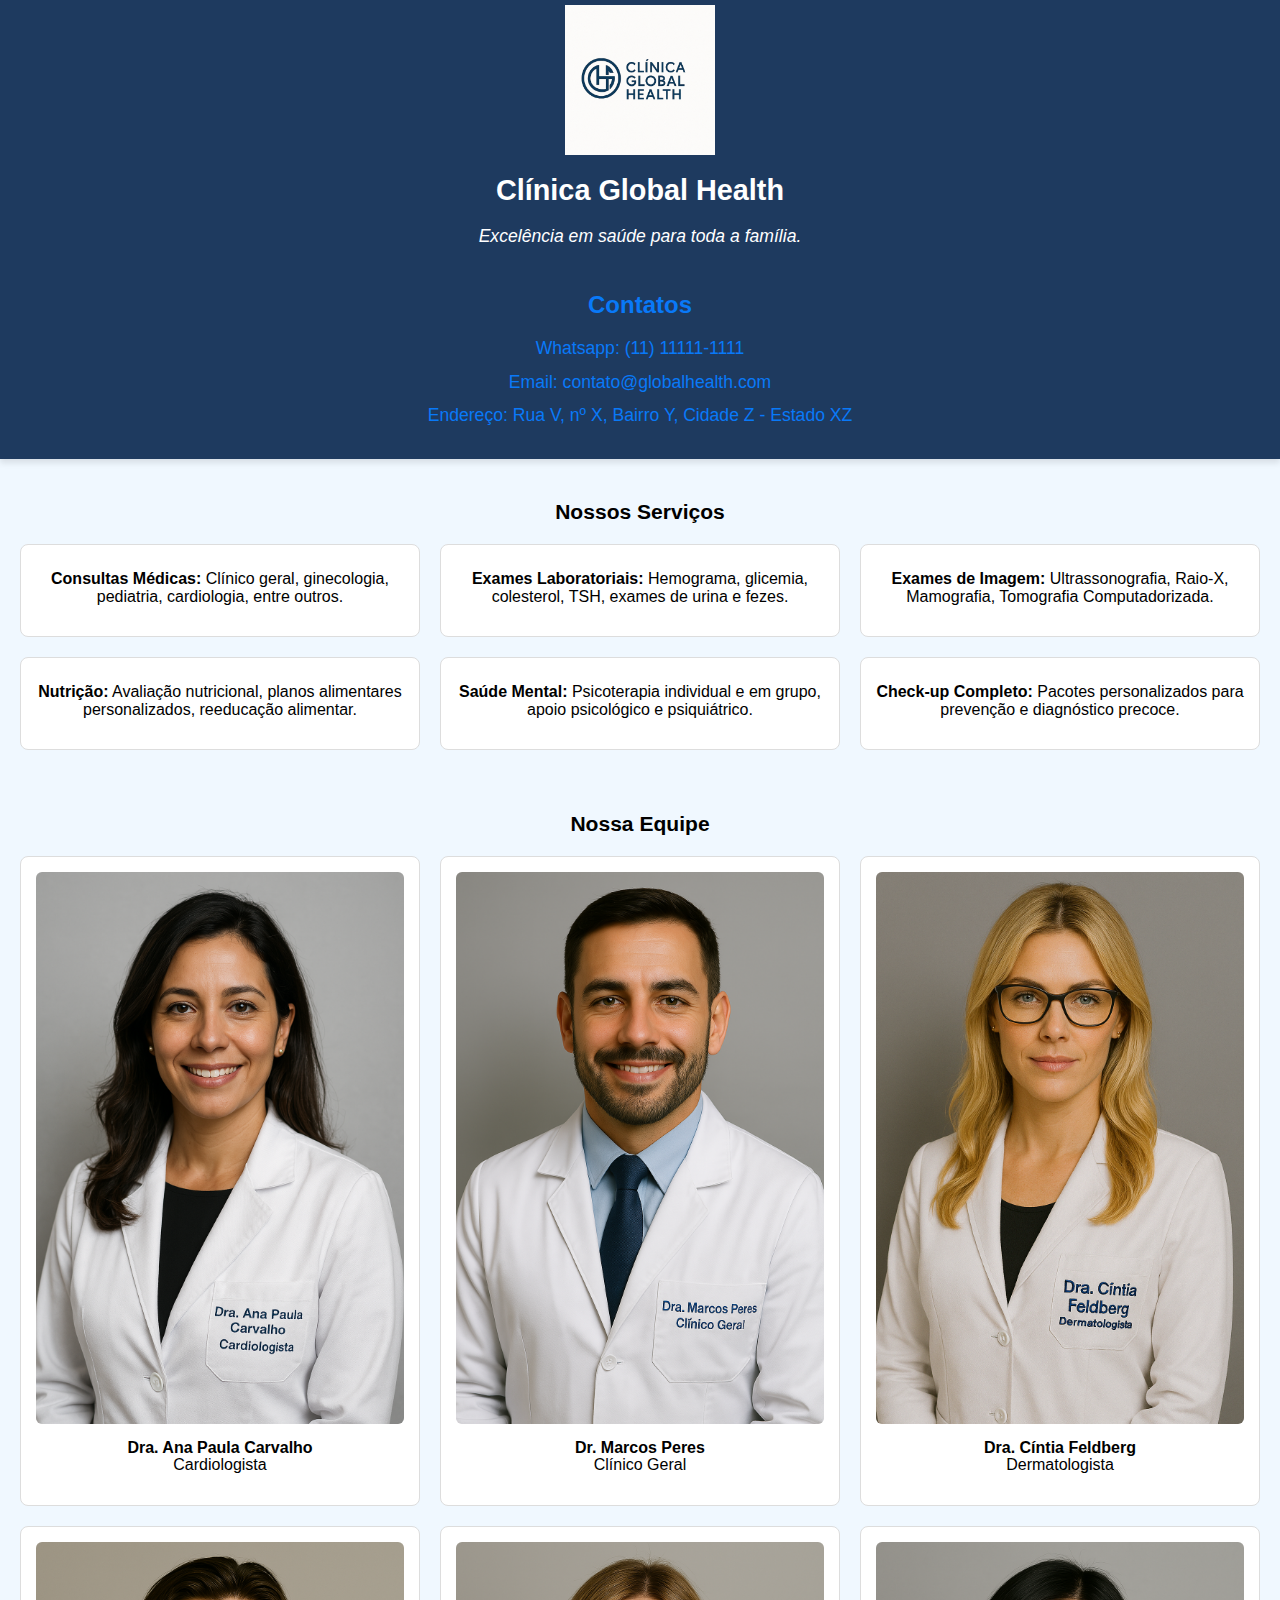
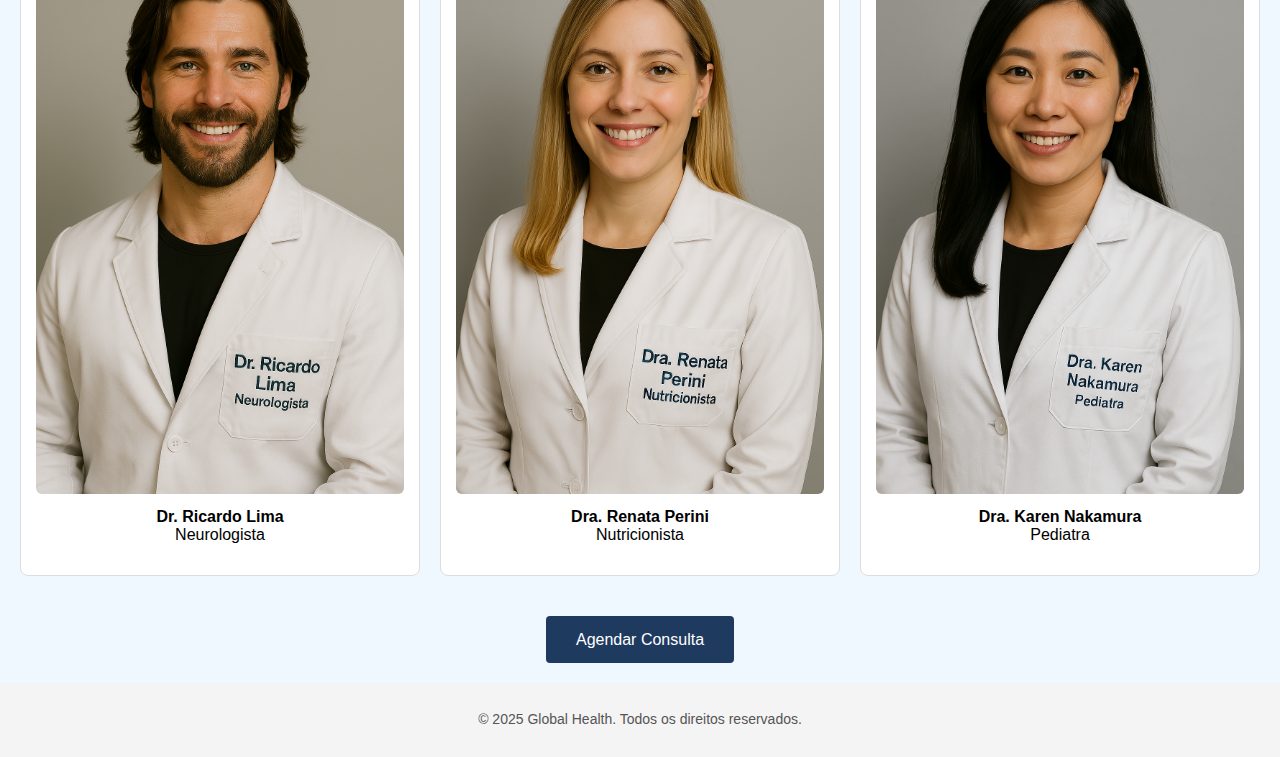
==== index.html @ fa8cc32d "Trabalho de PDW - Clínica Global Health" ====
<!DOCTYPE html>
<html lang="pt-BR">
  <head>
    <meta charset="UTF-8" />
    <meta name="viewport" content="width=device-width, initial-scale=1.0"/>
    <title>Global Health</title>
    <link rel="icon" type="image/png" href="Assets/Icon Global Health.png">
    <link rel="stylesheet" href="styles.css" />
  </head>
<body>

  <header>
    <div id="logo-container">
      <img id="logo" src="Assets/Logo Global Health.png" alt="Logo">
    </div>
    <h1>Clínica Global Health</h1>
    <p id="slogan">Excelência em saúde para toda a família.</p>
    <!-- Seção de Contatos com ID específico -->
    <div id="contato">
      <h1>Contatos</h1>
      <p>Whatsapp: (11) 11111-1111</p>
      <p>Email: contato@globalhealth.com</p>
      <p>Endereço: Rua V, nº X, Bairro Y, Cidade Z - Estado XZ </p>
    </div>
  </header>
  

  <section>
    <h3>Nossos Serviços</h3>
    <div class="servicos">
      <div>
        <p><strong>Consultas Médicas:</strong> Clínico geral, ginecologia, pediatria, cardiologia, entre outros.</p>
      </div>
      <div>
        <p><strong>Exames Laboratoriais:</strong> Hemograma, glicemia, colesterol, TSH, exames de urina e fezes.</p>
      </div>
      <div>
        <p><strong>Exames de Imagem:</strong> Ultrassonografia, Raio-X, Mamografia, Tomografia Computadorizada.</p>
      </div>
      <div>
        <p><strong>Nutrição:</strong> Avaliação nutricional, planos alimentares personalizados, reeducação alimentar.</p>
      </div>
      <div>
        <p><strong>Saúde Mental:</strong> Psicoterapia individual e em grupo, apoio psicológico e psiquiátrico.</p>
      </div>
      <div>
        <p><strong>Check-up Completo:</strong> Pacotes personalizados para prevenção e diagnóstico precoce.</p>
      </div>
    </div>
  </section>

  <section>
    <h3>Nossa Equipe</h3>
    <div class="equipe">
      <div>
        <img src="Assets/Dra. Ana Paula.png" alt="Dra. Ana Paula Carvalho">
        <p><strong>Dra. Ana Paula Carvalho</strong><br>Cardiologista</p>
      </div>
      <div>
        <img src="Assets/Dr. Marcos Peres.png" alt="Dr. Marcos Peres">
        <p><strong>Dr. Marcos Peres</strong><br>Clínico Geral</p>
      </div>
      <div>
        <img src="Assets/Dra. Cíntia Feldberg.png" alt="Dra. Cíntia Feldberg">
        <p><strong>Dra. Cíntia Feldberg</strong><br>Dermatologista</p>
      </div>
      <div>
        <img src="Assets/Dr. Ricardo Lima.png" alt="Dr. Ricardo Lima">
        <p><strong>Dr. Ricardo Lima</strong><br>Neurologista</p>
      </div>
      <div>
        <img src="Assets/Dra. Renata Perini.png" alt="Dra. Renata Perini">
        <p><strong>Dra. Renata Perini</strong><br>Nutricionista</p>
      </div>
      <div>
        <img src="Assets/Dra. Karen Nakamura.png" alt="Dra. Karen Nakamura">
        <p><strong>Dra. Karen Nakamura</strong><br>Pediatra</p>
      </div>
    </div>
  </section>

  <div style="text-align: center;">
    <a href="cadastro.html" class="btn-cadastro">Agendar Consulta</a>
  </div>

  <footer>
    <p>&copy; 2025 Global Health. Todos os direitos reservados.</p>
  </footer>

</body>
</html>
---- styles.css ----
/* Estilos gerais para o corpo */
body {
  font-family: Arial, sans-serif;
  margin: 0;
  padding: 0;
  background-color: #f0f8ff;
  font-size: 18px;
  line-height: 1.1;
  display: flex;
  flex-direction: column;
  min-height: 100vh;
}

/* Cabeçalho */
header {
  background-color: #1e3a5f;
  color: white;
  padding: 5px 0;
  text-align: center;
  box-shadow: 0 4px 6px rgba(0, 0, 0, 0.1);
}

#logo-container {
  margin-bottom: 5px;
}

#logo {
  max-width: 150px;
  height: auto;
  display: block;
  margin: 0 auto;
}

h1 {
  font-size: 1.8rem;
  margin: 20px 0;
  font-weight: 600;
  color: white;
}

#slogan {
  font-size: 1.1rem;
  margin: 10px 0 5px 0;
  font-style: italic;
  color: white;
}

#contato {
  font-size: 18px;
  color: #444;
  text-align: center;
  margin: 10px 0 10px;
  padding: 10px;
  line-height: 1.6;
}

#contato h1 {
  font-size: 24px;
  color: #0979f8;
  margin-bottom: 10px;
}

#contato p {
  margin: 5px 0;
  font-size: 1.1rem;
  color: #0979f8;
  font-weight: 200;
}

#header-info p {
  font-size: 0.9rem;
  margin: 3px 0;
  font-weight: 300;
  opacity: 0.8;
  color: white;
}

/* Seções */
section {
  padding: 20px;
  text-align: center;
}

h2 {
  color: #333;
  font-size: 24px;
  margin-top: 50px;
  margin-bottom: 10px;
}

/* Serviços e Equipe */
.servicos, .equipe {
  display: flex;
  flex-wrap: wrap;
  gap: 20px;
  justify-content: center;
}

.servicos div, .equipe div {
  flex: 1 1 300px;
  border: 1px solid #ddd;
  border-radius: 8px;
  padding: 15px;
  background-color: #fff;
  text-align: center;
}

.servicos img, .equipe img {
  max-width: 100%;
  height: auto;
  border-radius: 6px;
}

.servicos p, .equipe p {
  font-size: 1rem;
  margin-top: 10px;
}

/* Botão de cadastro */
.btn-cadastro {
  display: inline-block;
  padding: 15px 30px;
  background-color: #1e3a5f;
  color: white;
  border: none;
  border-radius: 4px;
  cursor: pointer;
  font-size: 16px;
  text-decoration: none;
  margin: 20px 0;
}

.btn-cadastro:hover {
  background-color: #184d74;
}

/* Formulário */
form {
  max-width: 600px;
  margin: 0 auto;
  padding: 20px;
  background-color: #fff;
  border-radius: 8px;
  box-shadow: 0 4px 8px rgba(0, 0, 0, 0.1);
}

label {
  display: block;
  font-size: 20px;
  margin-bottom: 10px;
  color: #333;
}

/* Campos de entrada */
input[type="text"],
input[type="email"],
input[type="tel"],
input[type="date"],
input[type="datetime-local"],
select {
  width: 100%;
  padding: 12px;
  margin: 4px 0 12px 0;
  border: 2px solid #1e3a5f;
  border-radius: 8px;
  font-size: 18px;
  box-sizing: border-box;
  transition: border-color 0.3s ease-in-out;
}

#especialidade {
  width: 100%;
}

/* Botões */
button {
  background-color: #1e3a5f;
  color: white;
  padding: 15px 25px;
  font-size: 18px;
  border: none;
  border-radius: 8px;
  cursor: pointer;
  margin-top: 20px;
  transition: background-color 0.3s ease-in-out;
}

button:hover {
  background-color: #184d74;
}

/* Rodapé */
footer {
  background-color: #f4f4f4;
  text-align: center;
  padding: 15px;
  font-size: 14px;
  color: #555;
  margin-top: auto;
}

/* Responsividade */
@media (max-width: 600px) {
  body {
    font-size: 16px;
  }

  header h1 {
    font-size: 1.5rem;
  }

  form {
    width: 90%;
    padding: 15px;
  }

  button {
    width: 100%;
  }

  .servicos div, .equipe div {
    flex: 1 1 100%;
    margin-bottom: 20px;
  }
}

/* Placeholder */
input::placeholder,
select::placeholder {
  color: #999;
  font-style: italic;
}

/* Validação */
input:invalid,
select:invalid {
  border-color: #333;
}

/* Data e hora lado a lado */
#dataHoraContainer {
  display: flex;
  justify-content: space-between;
  gap: 10px;
  margin-bottom: 20px;
}

#dataHoraContainer label {
  margin-right: 5px;
}

/* Flatpickr */
.flatpickr-input {
  width: 100%;
  padding: 12px;
  margin: 8px 0;
  border: 2px solid #1e3a5f;
  border-radius: 8px;
  font-size: 18px;
}

.flatpickr-calendar {
  font-size: 16px;
}

#dataConsulta,
#horaConsulta {
  padding: 12px;
  font-size: 18px;
  width: 100%;
  border-radius: 8px;
  border: 2px solid #333;
  background-color: white;
  margin-top: 10px;
}
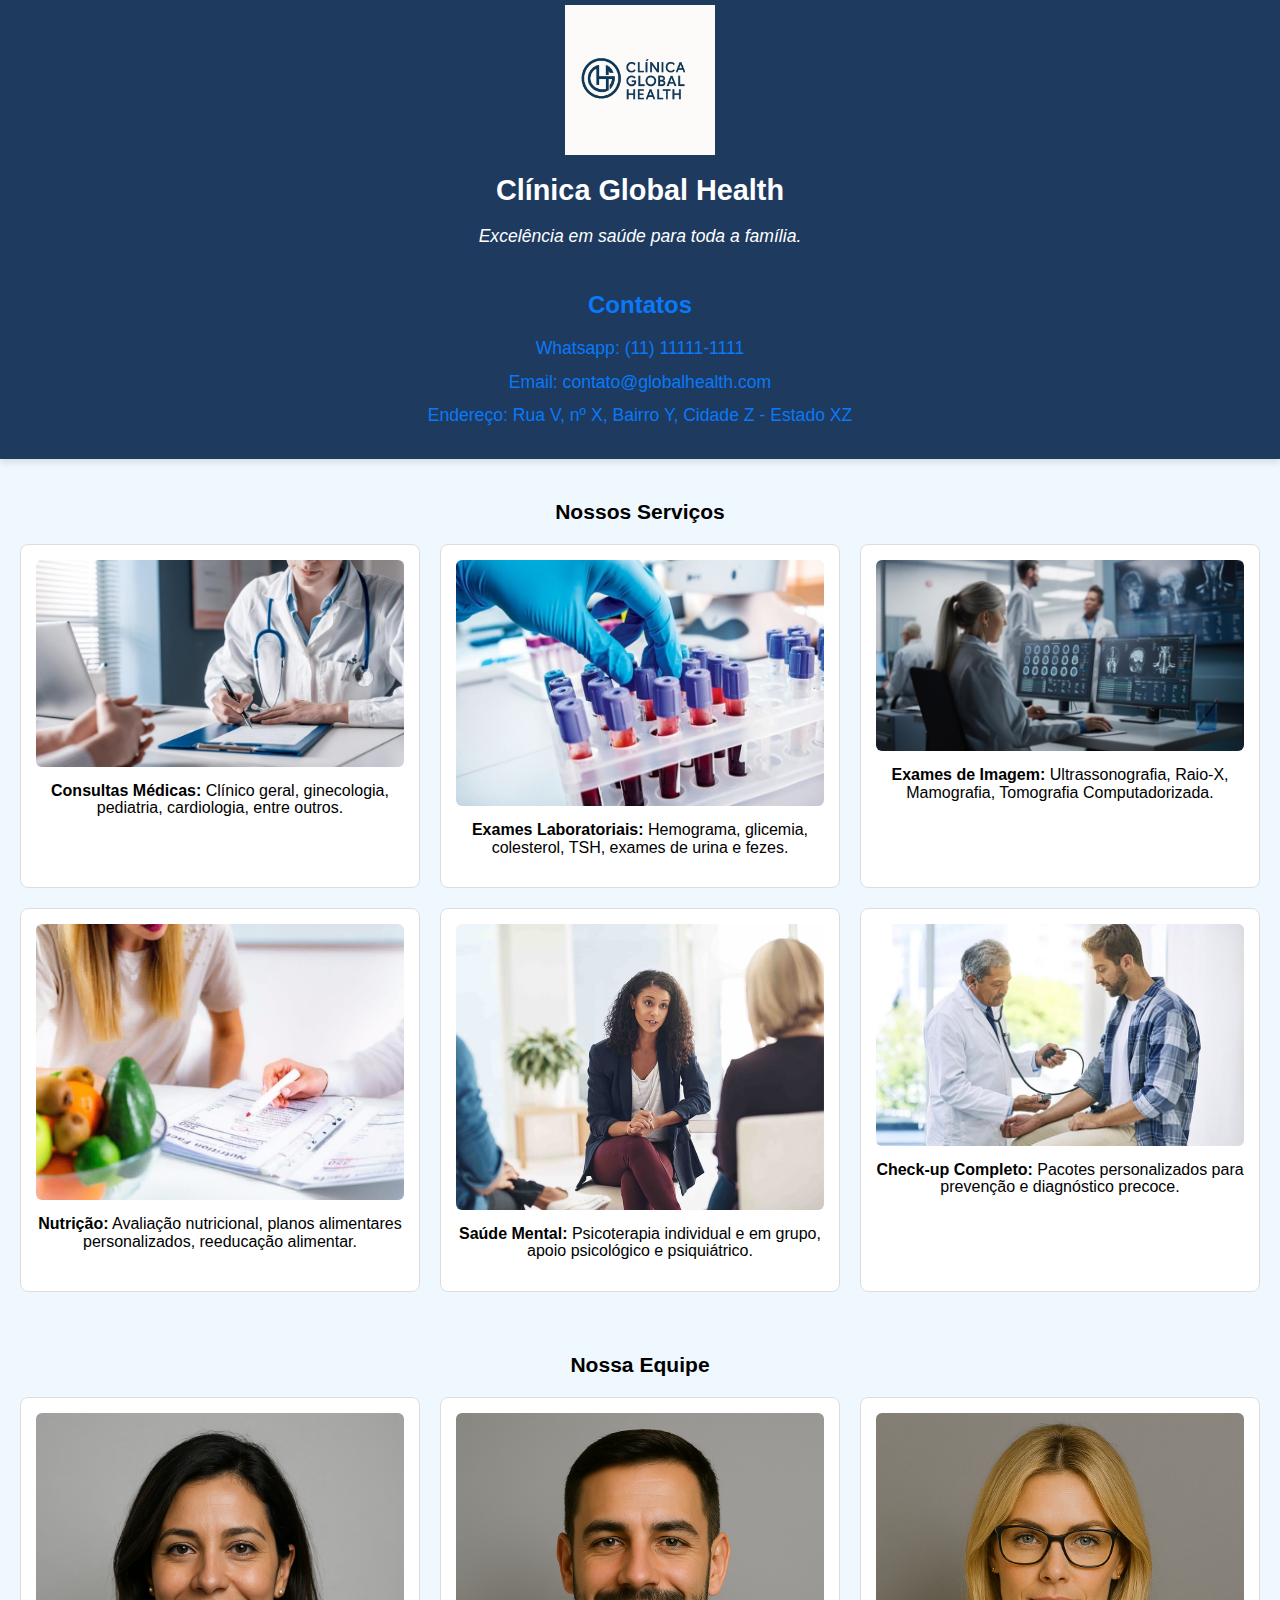
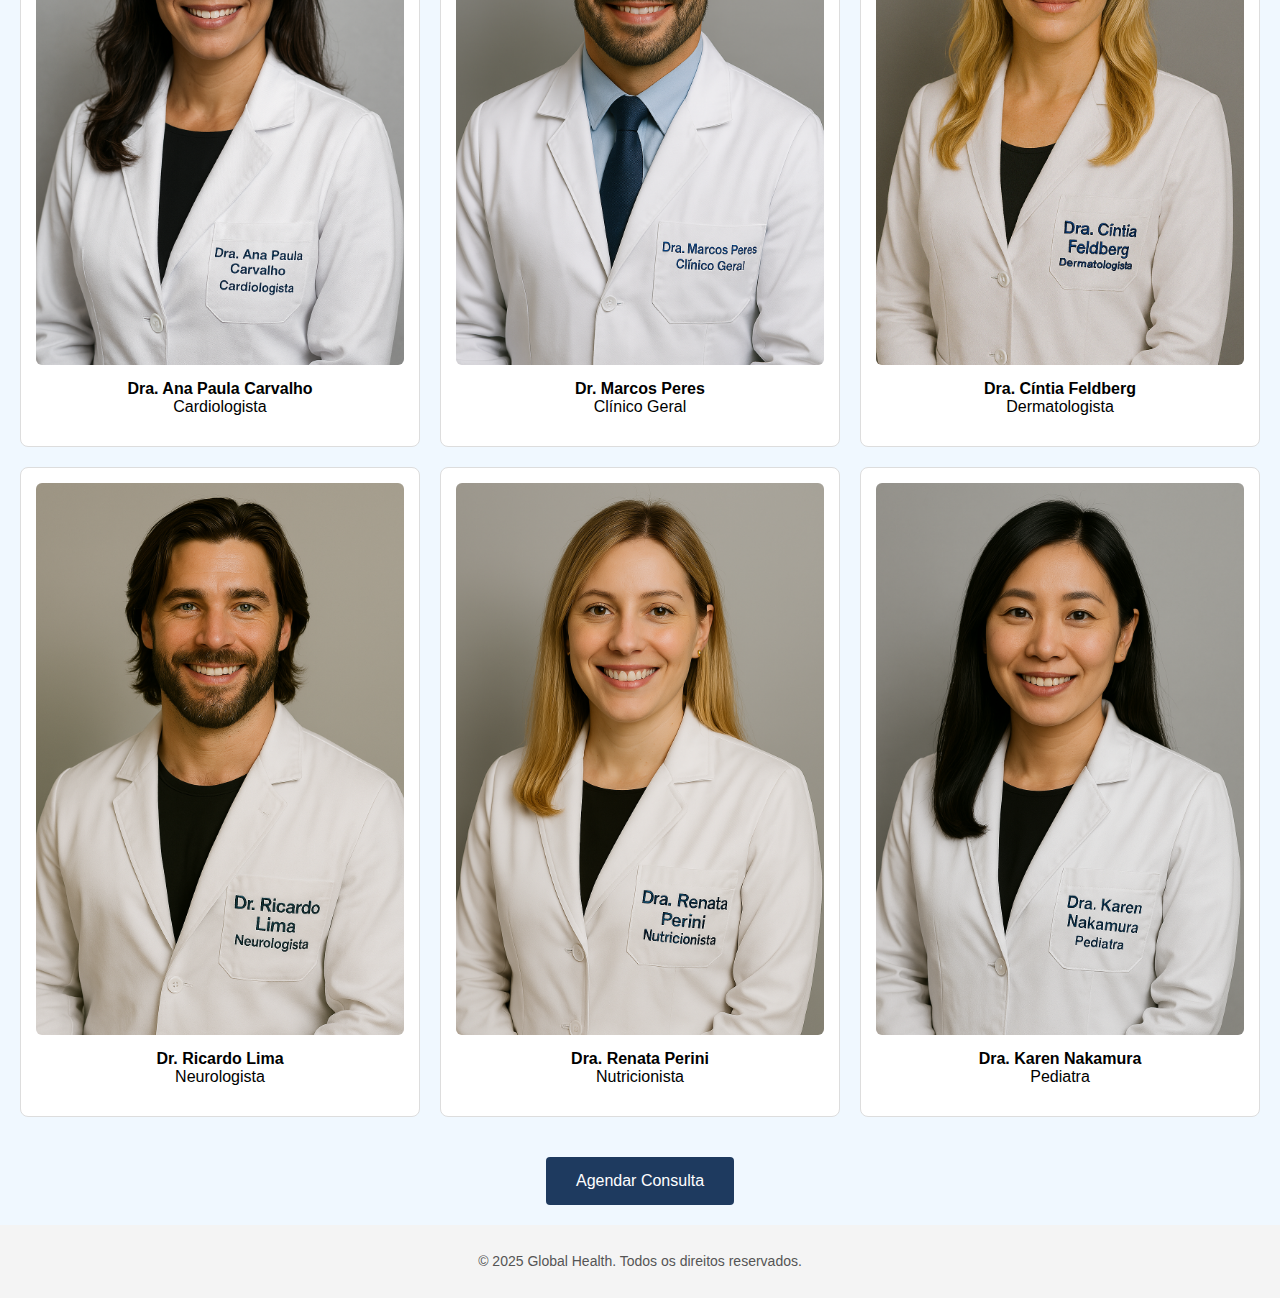
==== commit 184566fc: "Atualização de Imagens" ====
--- a/index.html
+++ b/index.html
@@ -29,21 +29,27 @@
     <h3>Nossos Serviços</h3>
     <div class="servicos">
       <div>
+        <img src="Assets/Consulta Médica.png" alt="Consulta Médica">
         <p><strong>Consultas Médicas:</strong> Clínico geral, ginecologia, pediatria, cardiologia, entre outros.</p>
       </div>
       <div>
+        <img src="Assets/Exames Laboratoriais.jpg" alt="Exames Laboratoriais">
         <p><strong>Exames Laboratoriais:</strong> Hemograma, glicemia, colesterol, TSH, exames de urina e fezes.</p>
       </div>
       <div>
+        <img src="Assets/Exames de Imagem.png" alt="Exames de Imagem">
         <p><strong>Exames de Imagem:</strong> Ultrassonografia, Raio-X, Mamografia, Tomografia Computadorizada.</p>
       </div>
       <div>
+        <img src="Assets/Nutrição.jpeg" alt="Nutrição">
         <p><strong>Nutrição:</strong> Avaliação nutricional, planos alimentares personalizados, reeducação alimentar.</p>
       </div>
       <div>
+        <img src="Assets/Saúde Mental.jpg" alt="Saúde Mental">
         <p><strong>Saúde Mental:</strong> Psicoterapia individual e em grupo, apoio psicológico e psiquiátrico.</p>
       </div>
       <div>
+        <img src="Assets/Check-up Completo.jpg" alt="Check-up Completo">
         <p><strong>Check-up Completo:</strong> Pacotes personalizados para prevenção e diagnóstico precoce.</p>
       </div>
     </div>
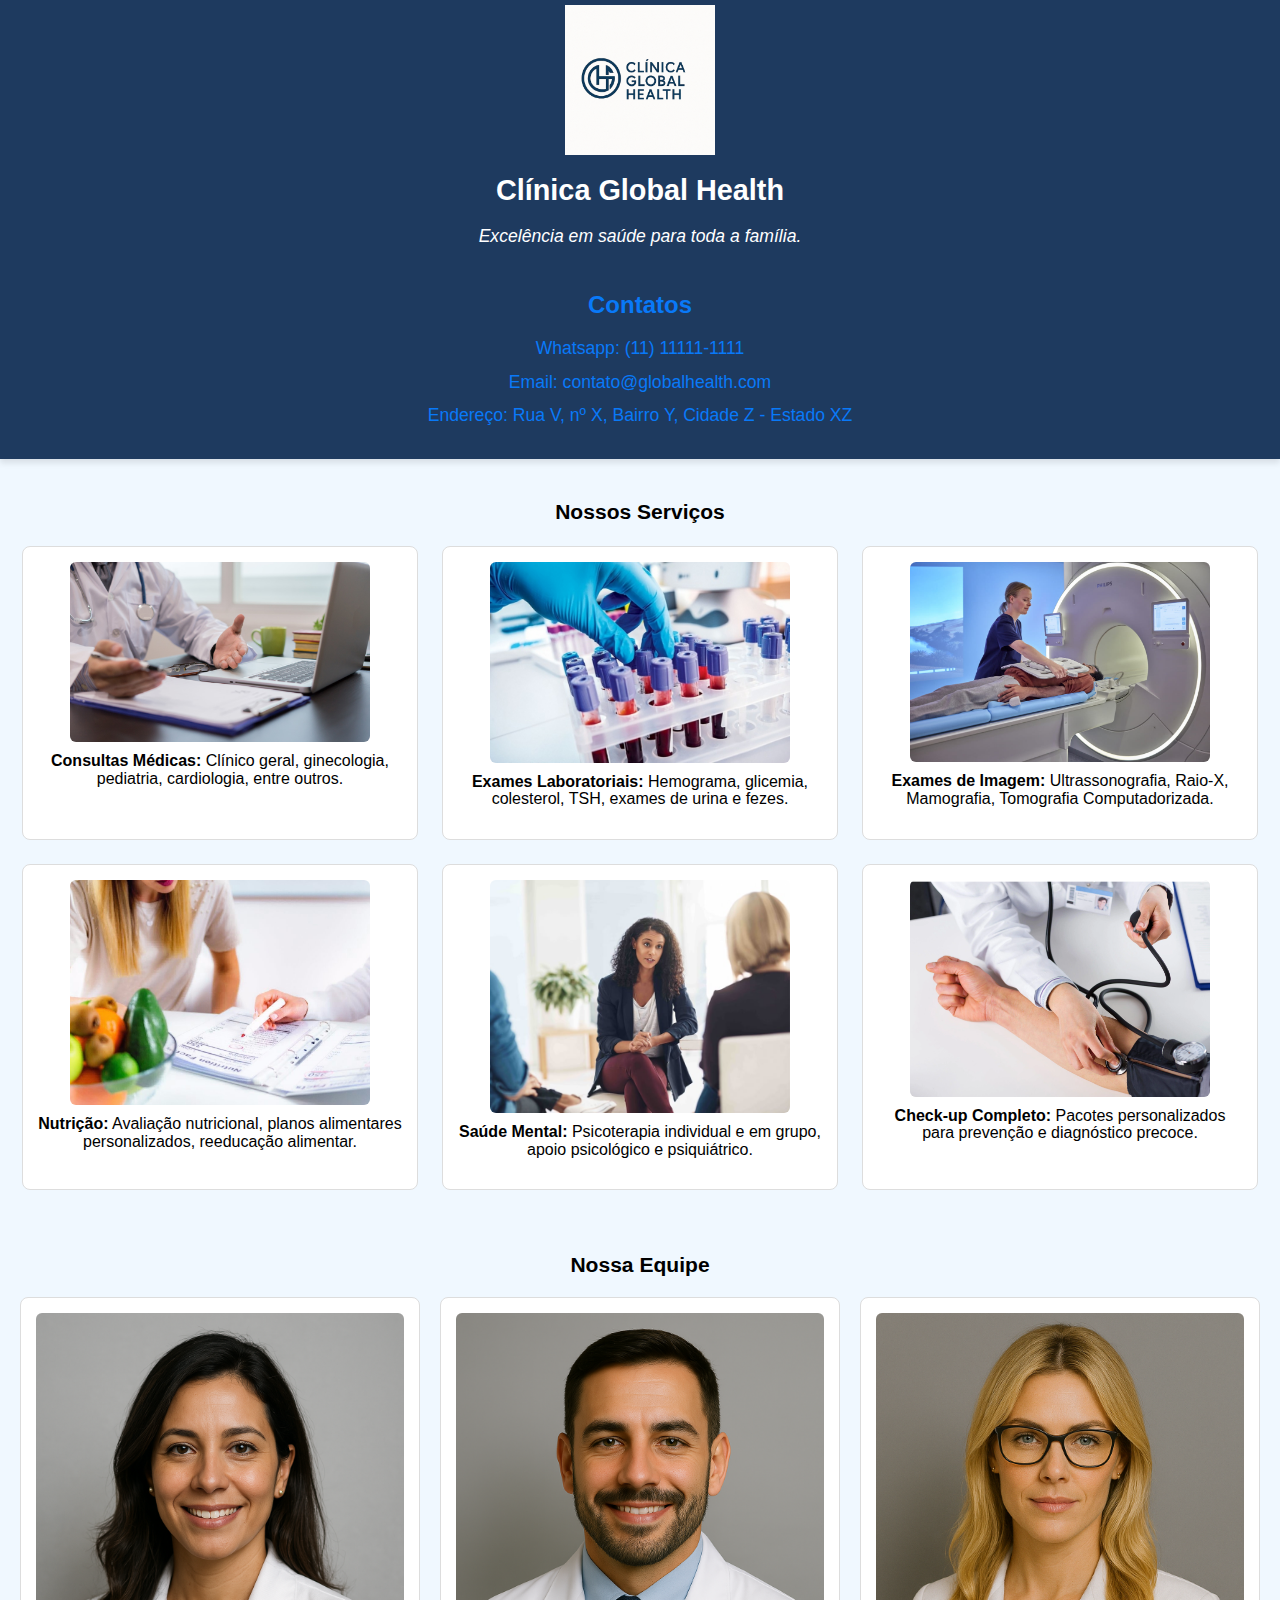
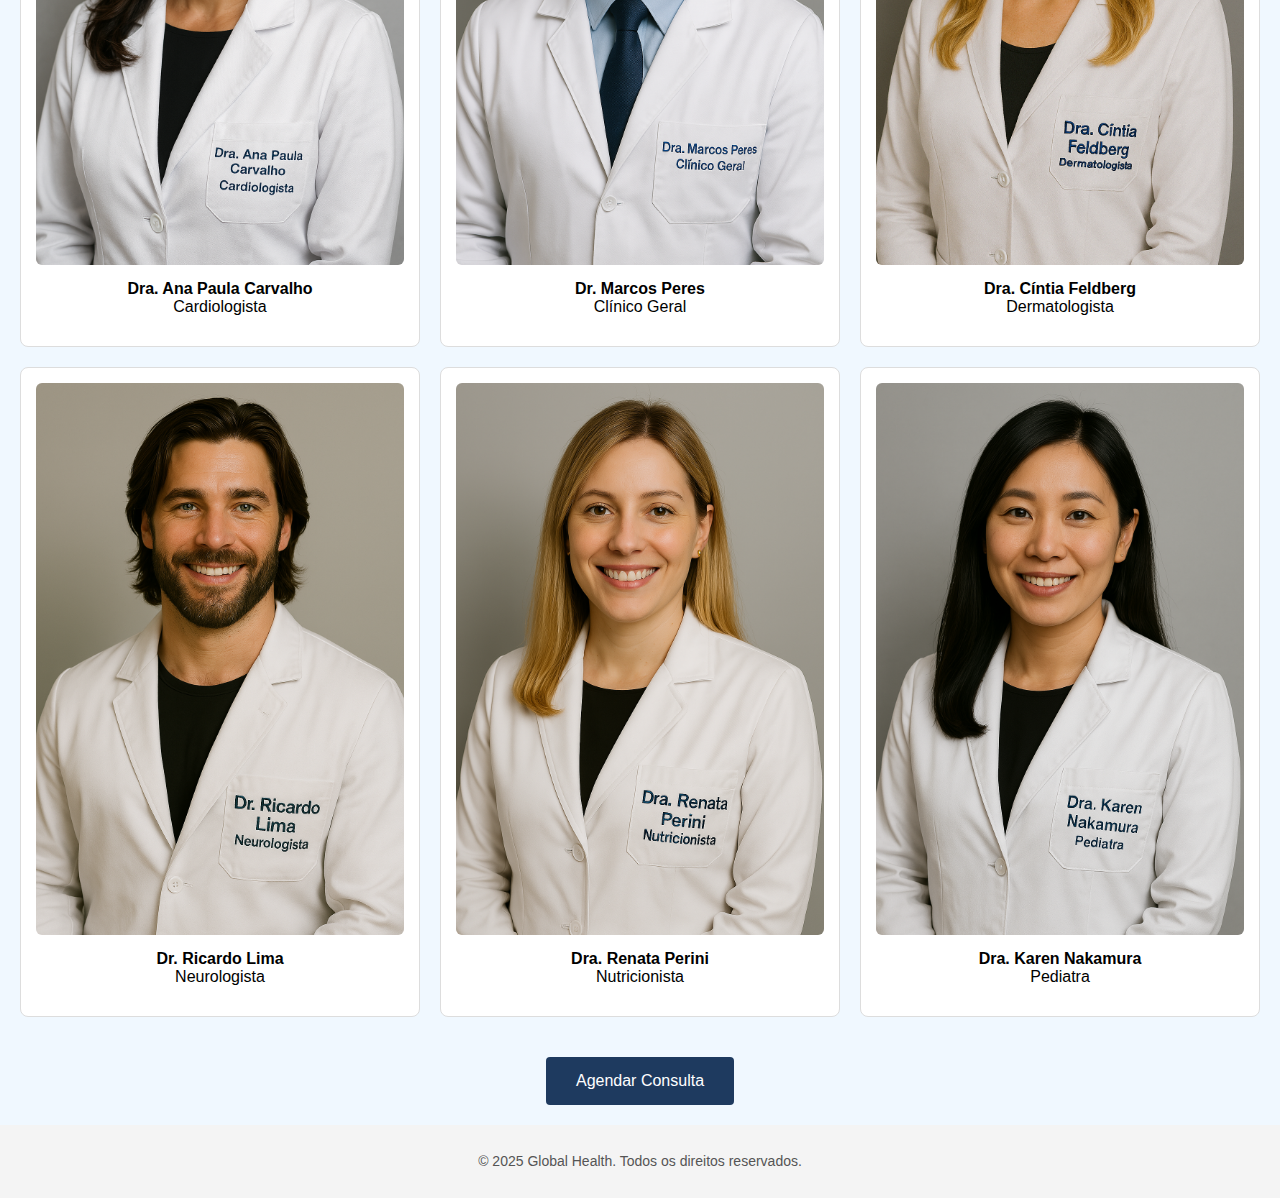
==== commit 29f4f531: "Trabalho de PDW - Clínica Global Health" ====
--- a/index.html
+++ b/index.html
@@ -24,37 +24,36 @@
     </div>
   </header>
   
-
   <section>
     <h3>Nossos Serviços</h3>
     <div class="servicos">
       <div>
-        <img src="Assets/Consulta Médica.png" alt="Consulta Médica">
+        <img src="Assets/Consulta Médica.jpg" alt="Consulta Médica" class="servico-img">
         <p><strong>Consultas Médicas:</strong> Clínico geral, ginecologia, pediatria, cardiologia, entre outros.</p>
       </div>
       <div>
-        <img src="Assets/Exames Laboratoriais.jpg" alt="Exames Laboratoriais">
+        <img src="Assets/Exames Laboratoriais.jpg" alt="Exames Laboratoriais" class="servico-img">
         <p><strong>Exames Laboratoriais:</strong> Hemograma, glicemia, colesterol, TSH, exames de urina e fezes.</p>
       </div>
       <div>
-        <img src="Assets/Exames de Imagem.png" alt="Exames de Imagem">
+        <img src="Assets/Exames de Imagem.jpg" alt="Exames de Imagem" class="servico-img">
         <p><strong>Exames de Imagem:</strong> Ultrassonografia, Raio-X, Mamografia, Tomografia Computadorizada.</p>
       </div>
       <div>
-        <img src="Assets/Nutrição.jpeg" alt="Nutrição">
+        <img src="Assets/Nutrição.jpeg" alt="Nutrição" class="servico-img">
         <p><strong>Nutrição:</strong> Avaliação nutricional, planos alimentares personalizados, reeducação alimentar.</p>
       </div>
       <div>
-        <img src="Assets/Saúde Mental.jpg" alt="Saúde Mental">
+        <img src="Assets/Saúde Mental.jpg" alt="Saúde Mental" class="servico-img">
         <p><strong>Saúde Mental:</strong> Psicoterapia individual e em grupo, apoio psicológico e psiquiátrico.</p>
       </div>
       <div>
-        <img src="Assets/Check-up Completo.jpg" alt="Check-up Completo">
+        <img src="Assets/Check-up Completo.png" alt="Check-up Completo" class="servico-img">
         <p><strong>Check-up Completo:</strong> Pacotes personalizados para prevenção e diagnóstico precoce.</p>
       </div>
     </div>
   </section>
-
+ 
   <section>
     <h3>Nossa Equipe</h3>
     <div class="equipe">
--- a/styles.css
+++ b/styles.css
@@ -29,6 +29,29 @@
   height: auto;
   display: block;
   margin: 0 auto;
+}
+
+.servicos {
+  display: flex;
+  flex-wrap: wrap;
+  justify-content: space-between;  /* Distribui as imagens igualmente */
+}
+
+.servicos div {
+  width: 200px;  /* Largura do item, que contém a imagem */
+  display: flex;
+  flex-direction: column;
+  align-items: center;
+  margin: 2px;
+}
+
+.servicos img {
+  width: 300px;
+  height: 200px;
+  object-fit: cover;
+  display: block;
+  border-radius: 8px;
+  background-color: #f0f0f0; /* Só pra caso a imagem não cubra 100% */
 }
 
 h1 {
